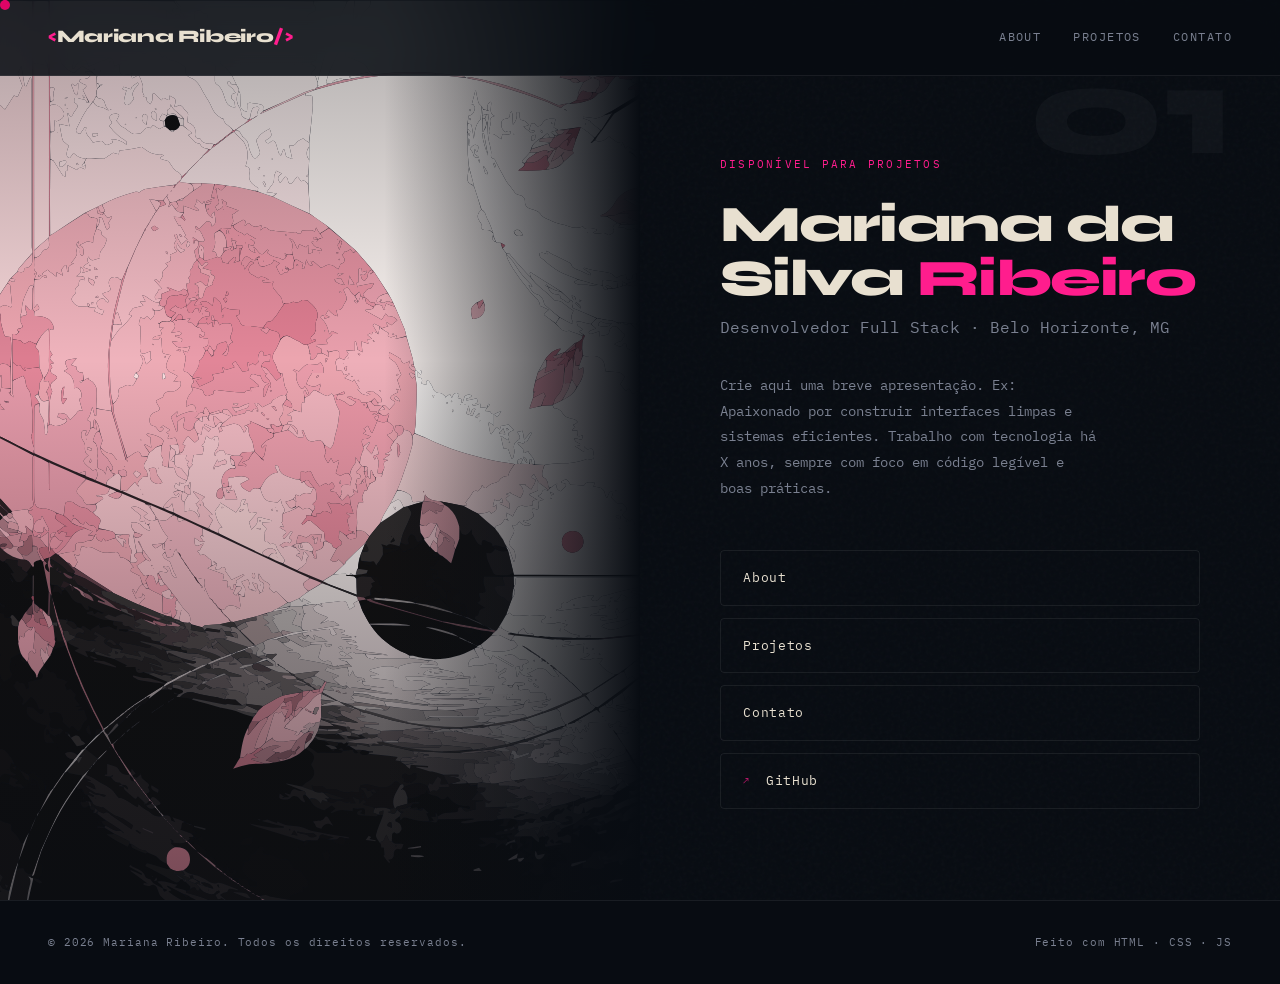
==== index.html @ efe54a57 "Implementando as pastas do portifolio" ====
<!DOCTYPE html>
<html lang="pt-BR">
  <head>
    <meta charset="UTF-8" />
    <meta name="viewport" content="width=device-width, initial-scale=1.0" />
    <title>Mariana Ribeiro — Portfólio</title>

    <!-- Fontes -->
    <link rel="icon" type="image/png" href="/assets/code-slash-2.svg"/>
    <link rel="preconnect" href="https://fonts.googleapis.com" />
    <link rel="preconnect" href="https://fonts.gstatic.com" crossorigin />
    <link href="https://fonts.googleapis.com/css2?family=Syne:wght@400;700;800;900&family=IBM+Plex+Mono:wght@300;400;500&display=swap" rel="stylesheet" />

    <link rel="stylesheet" href="/css/style.css" />
  </head>
  <body>

    <div id="cursor"></div>

    <header>
      <a href="index.html" class="logo">
        <span>&lt;</span>Mariana Ribeiro<span>/&gt;</span>
      </a>
      <nav>
        <a href="/pages/about.html">About</a>
        <a href="/pages/projects.html">Projetos</a>
        <a href="/pages/contact.html">Contato</a>
      </nav>
    </header>

      <!-- =====================
       HERO — GRID DIVIDIDO
      ===================== -->
    <section id="hero">
      <div class="hero-image-side">
        <div class="image-placeholder">
          <img src="/assets/index.svg" alt="">
        </div>
      </div>

      <div class="hero-content-side">

        <span class="hero-tag">Disponível para projetos</span>

        <h1 class="hero-name">
          Mariana da Silva <span class="accent">Ribeiro</span><br/>
        </h1>

        <p class="hero-role">Desenvolvedor Full Stack · Belo Horizonte, MG</p>

        <p class="hero-bio">
          Crie aqui uma breve apresentação. Ex: Apaixonado por construir
          interfaces limpas e sistemas eficientes. Trabalho com tecnologia
          há X anos, sempre com foco em código legível e boas práticas.
        </p>

        <div class="hero-buttons">
          <a class="btn" href="/pages/about.html">About</a>
          <a class="btn" href="/pages/projects.html">Projetos</a>
          <a class="btn" href="/pages/contact.html">Contato</a>

          <a class="btn" href="https://github.com/itmarl" target="_blank" rel="noopener">
            <span class="btn-label">
              <span class="btn-num">↗</span>
              GitHub
            </span>
            <span class="btn-arrow">→</span>
          </a>
        </div>
      </div>
    </section>
  
      <!-- =====================
       FOOTER
       ===================== -->
    <footer>
      <span>© 2026 Mariana Ribeiro. Todos os direitos reservados.</span>
      <span>Feito com HTML · CSS · JS</span>
    </footer>

    <script src="/js/main.js"></script>
  </body>
</html>
---- css/style.css ----
:root {
  --bg:           #080c12;
  --bg-panel:     #0e1420;
  --text:         #e8e0d0;
  --text-muted:   #7a8090;
  --accent:       #FF1D8D;
  --accent-dim:   rgba(0, 245, 196, 0.1);
  --border:       rgba(255, 255, 255, 0.07);

  --font-display: 'Syne', sans-serif;
  --font-body:    'IBM Plex Mono', monospace;

  --radius:       4px;
  --transition:   0.35s cubic-bezier(0.4, 0, 0.2, 1);
}

*, *::before, *::after { box-sizing: border-box; margin: 0; padding: 0; }

html { scroll-behavior: smooth; }

body {
  background: var(--bg);
  color: var(--text);
  font-family: var(--font-body);
  font-size: 14px;
  line-height: 1.7;
  min-height: 100vh;
  overflow-x: hidden;
}

a { color: inherit; text-decoration: none; }

body { cursor: none; }

#cursor {
  width: 10px; height: 10px;
  background: var(--accent);
  border-radius: 50%;
  position: fixed;
  top: 0; left: 0;
  pointer-events: none;
  z-index: 9999;
  transition: transform 0.15s ease, opacity 0.3s;
  mix-blend-mode: difference;
}

#cursor.hover { transform: scale(4); opacity: 0.5; }

body::before {
  content: '';
  position: fixed; inset: 0;
  background-image: url("data:image/svg+xml,%3Csvg viewBox='0 0 256 256' xmlns='http://www.w3.org/2000/svg'%3E%3Cfilter id='n'%3E%3CfeTurbulence type='fractalNoise' baseFrequency='0.9' numOctaves='4' stitchTiles='stitch'/%3E%3C/filter%3E%3Crect width='100%25' height='100%25' filter='url(%23n)' opacity='0.04'/%3E%3C/svg%3E");
  pointer-events: none;
  z-index: 0;
  opacity: 0.6;
}

/* =========================================
   HEADER
   ========================================= */
header {
  position: fixed; top: 0; left: 0; right: 0;
  z-index: 100;
  display: flex;
  align-items: center;
  justify-content: space-between;
  padding: 1.4rem 3rem;
  border-bottom: 1px solid var(--border);
  background: rgba(8, 12, 18, 0.85);
  backdrop-filter: blur(12px);
}

.logo {
  font-family: var(--font-display);
  font-size: 1.1rem;
  font-weight: 800;
  letter-spacing: -0.02em;
  color: var(--text);
}
.logo span { color: var(--accent); }

nav { display: flex; gap: 2rem; }

nav a {
  font-size: 0.75rem;
  letter-spacing: 0.12em;
  text-transform: uppercase;
  color: var(--text-muted);
  transition: color var(--transition);
  position: relative;
}
nav a::after {
  content: '';
  position: absolute;
  bottom: -3px; left: 0;
  width: 0; height: 1px;
  background: var(--accent);
  transition: width var(--transition);
}
nav a:hover { color: var(--text); }
nav a:hover::after { width: 100%; }

/* =========================================
   HERO — GRID PRINCIPAL
   ========================================= */
#hero {
  display: grid;
  grid-template-columns: 1fr 1fr;
  min-height: 100vh;
  position: relative;
}

.hero-image-side {
  position: relative;
  overflow: hidden;
}

.hero-image-side img {
  width: 100%; height: 100%;
  object-fit: cover;
  display: block;
  filter: grayscale(20%) contrast(1.05);
  transition: filter var(--transition);
}
.hero-image-side:hover img { filter: grayscale(0%) contrast(1.1); }

.hero-image-side::after {
  content: '';
  position: absolute; inset: 0;
  background: linear-gradient(
    90deg,
    transparent 60%,
    var(--bg) 100%
  ), linear-gradient(
    180deg,
    rgba(8,12,18,0.3) 0%,
    transparent 40%,
    rgba(8,12,18,0.5) 100%
  );
  pointer-events: none;
}

.image-placeholder {
  width: 100%; height: 100%;
  background: var(--bg-panel);
  display: flex;
  flex-direction: column;
  align-items: center;
  justify-content: center;
  gap: 1rem;
  color: var(--text-muted);
  border-right: 1px solid var(--border);
}
.image-placeholder svg { opacity: 0.3; }
.image-placeholder p { font-size: 0.75rem; letter-spacing: 0.1em; text-transform: uppercase; }

.hero-content-side {
  display: flex;
  flex-direction: column;
  justify-content: center;
  padding: 8rem 5rem 4rem 5rem;
  position: relative;
}

.hero-content-side::before {
  content: '01';
  position: absolute;
  top: 3rem; right: 3rem;
  font-size: 8rem;
  font-family: var(--font-display);
  font-weight: 900;
  color: rgba(255,255,255,0.03);
  pointer-events: none;
  line-height: 1;
}

.hero-tag {
  display: inline-block;
  font-size: 0.7rem;
  letter-spacing: 0.2em;
  text-transform: uppercase;
  color: var(--accent);
  margin-bottom: 1.5rem;
  opacity: 0;
  animation: fadeUp 0.6s 0.2s forwards;
}

.hero-name {
  font-family: var(--font-display);
  font-size: clamp(2.8rem, 4vw, 4.5rem);
  font-weight: 800;
  line-height: 1.05;
  letter-spacing: -0.03em;
  color: var(--text);
  margin-bottom: 0.5rem;
  opacity: 0;
  animation: fadeUp 0.6s 0.35s forwards;
}
.hero-name .accent { color: var(--accent); }

.hero-role {
  font-size: 1rem;
  color: var(--text-muted);
  margin-bottom: 2rem;
  opacity: 0;
  animation: fadeUp 0.6s 0.5s forwards;
}

.hero-bio {
  font-size: 0.85rem;
  color: var(--text-muted);
  max-width: 380px;
  line-height: 1.9;
  margin-bottom: 3rem;
  opacity: 0;
  animation: fadeUp 0.6s 0.65s forwards;
}

.hero-buttons {
  display: flex;
  flex-direction: column;
  gap: 0.75rem;
  opacity: 0;
  animation: fadeUp 0.6s 0.8s forwards;
}

.btn {
  display: flex;
  align-items: center;
  justify-content: space-between;
  padding: 1rem 1.4rem;
  border: 1px solid var(--border);
  border-radius: var(--radius);
  background: transparent;
  color: var(--text);
  font-family: var(--font-body);
  font-size: 0.8rem;
  letter-spacing: 0.05em;
  cursor: none;
  transition: all var(--transition);
  text-align: left;
  text-decoration: none;
  width: 100%;
}

.btn:hover {
  border-color: var(--accent);
  background: var(--accent-dim);
  color: var(--text);
  transform: translateX(6px);
}

.btn .btn-arrow {
  color: var(--accent);
  opacity: 0;
  transform: translateX(-8px);
  transition: all var(--transition);
}
.btn:hover .btn-arrow { opacity: 1; transform: translateX(0); }

.btn .btn-label {
  display: flex;
  align-items: center;
  gap: 1rem;
}
.btn .btn-num {
  color: var(--accent);
  font-size: 0.65rem;
  opacity: 0.7;
}

/* =========================================
   SEÇÕES INTERNAS (About / Projects / Contact)
   ========================================= */
.page-section {
  min-height: 100vh;
  padding: 8rem 3rem 5rem;
  border-top: 1px solid var(--border);
  position: relative;
}

.section-header {
  display: flex;
  align-items: baseline;
  gap: 1.5rem;
  margin-bottom: 4rem;
}

.section-num {
  font-size: 0.7rem;
  color: var(--accent);
  letter-spacing: 0.2em;
  text-transform: uppercase;
}

.section-title {
  font-family: var(--font-display);
  font-size: clamp(2rem, 3vw, 3rem);
  font-weight: 800;
  letter-spacing: -0.03em;
  line-height: 1;
}

/* --- ABOUT --- */
.about-grid {
  display: grid;
  grid-template-columns: 1fr 1fr;
  gap: 5rem;
  align-items: start;
}

.about-text p {
  color: var(--text-muted);
  font-size: 0.9rem;
  line-height: 2;
  margin-bottom: 1.5rem;
}

.skills-list {
  display: flex;
  flex-wrap: wrap;
  gap: 0.5rem;
  margin-top: 1.5rem;
}

.skill-tag {
  padding: 0.35rem 0.8rem;
  border: 1px solid var(--border);
  border-radius: var(--radius);
  font-size: 0.7rem;
  letter-spacing: 0.08em;
  text-transform: uppercase;
  color: var(--text-muted);
  transition: all var(--transition);
}
.skill-tag:hover { border-color: var(--accent); color: var(--accent); }

.about-stats {
  display: grid;
  grid-template-columns: 1fr 1fr;
  gap: 1.5rem;
}

.stat-card {
  padding: 2rem;
  border: 1px solid var(--border);
  border-radius: var(--radius);
  background: var(--bg-panel);
  transition: border-color var(--transition);
}
.stat-card:hover { border-color: var(--accent); }

.stat-num {
  font-family: var(--font-display);
  font-size: 3rem;
  font-weight: 900;
  color: var(--accent);
  line-height: 1;
  margin-bottom: 0.5rem;
}
.stat-label {
  font-size: 0.7rem;
  letter-spacing: 0.12em;
  text-transform: uppercase;
  color: var(--text-muted);
}

/* --- PROJECTS --- */
.projects-grid {
  display: grid;
  grid-template-columns: repeat(auto-fill, minmax(320px, 1fr));
  gap: 1.5rem;
}

.project-card {
  border: 1px solid var(--border);
  border-radius: var(--radius);
  background: var(--bg-panel);
  overflow: hidden;
  transition: all var(--transition);
  cursor: none;
}
.project-card:hover {
  border-color: var(--accent);
  transform: translateY(-4px);
}

.project-thumb img {
  width: 100%;
  height: 100%;
  object-fit: cover;
  display: block;
  height: 220px;
  overflow: hidden;
}

.project-thumb::before {
  content: '';
  position: absolute;
  width: 120px; height: 120px;
  border-radius: 50%;
  background: radial-gradient(circle, var(--accent-dim), transparent);
  top: 50%; left: 50%;
  transform: translate(-50%, -50%);
}

.project-info { padding: 1.5rem; }

.project-tags {
  display: flex; gap: 0.5rem;
  margin-bottom: 0.75rem;
  flex-wrap: wrap;
}

.project-tag {
  font-size: 0.6rem;
  letter-spacing: 0.12em;
  text-transform: uppercase;
  color: var(--accent);
  background: var(--accent-dim);
  padding: 0.2rem 0.5rem;
  border-radius: 2px;
}

.project-title {
  font-family: var(--font-display);
  font-size: 1.1rem;
  font-weight: 700;
  margin-bottom: 0.5rem;
}

.project-desc {
  font-size: 0.8rem;
  color: var(--text-muted);
  line-height: 1.8;
  margin-bottom: 1.25rem;
}

.project-links {
  display: flex; gap: 1rem;
}

.project-link {
  font-size: 0.7rem;
  letter-spacing: 0.1em;
  text-transform: uppercase;
  color: var(--accent);
  transition: opacity var(--transition);
}
.project-link:hover { opacity: 0.7; }

/* --- CONTACT --- */
.contact-inner {
  display: grid;
  grid-template-columns: 1fr 1fr;
  gap: 5rem;
  align-items: start;
}

.contact-text p {
  color: var(--text-muted);
  font-size: 0.9rem;
  line-height: 2;
  margin-bottom: 2rem;
}

.contact-links {
  display: flex;
  flex-direction: column;
  gap: 1rem;
}

.contact-link-item {
  display: flex;
  align-items: center;
  gap: 1rem;
  padding: 1rem 1.25rem;
  border: 1px solid var(--border);
  border-radius: var(--radius);
  transition: all var(--transition);
  font-size: 0.8rem;
  color: var(--text-muted);
}
.contact-link-item:hover {
  border-color: var(--accent);
  color: var(--text);
  transform: translateX(4px);
}
.contact-link-item .icon { color: var(--accent); font-size: 1rem; width: 20px; }

.contact-form {
  display: flex;
  flex-direction: column;
  gap: 1rem;
}

.form-group { display: flex; flex-direction: column; gap: 0.4rem; }

.form-label {
  font-size: 0.65rem;
  letter-spacing: 0.15em;
  text-transform: uppercase;
  color: var(--text-muted);
}

.form-input, .form-textarea {
  background: var(--bg-panel);
  border: 1px solid var(--border);
  border-radius: var(--radius);
  padding: 0.85rem 1rem;
  color: var(--text);
  font-family: var(--font-body);
  font-size: 0.85rem;
  outline: none;
  transition: border-color var(--transition);
  resize: none;
}
.form-input:focus, .form-textarea:focus { border-color: var(--accent); }

.form-textarea { min-height: 140px; }

.btn-submit {
  padding: 1rem 2rem;
  background: var(--accent);
  color: var(--bg);
  border: none;
  border-radius: var(--radius);
  font-family: var(--font-body);
  font-size: 0.8rem;
  letter-spacing: 0.1em;
  text-transform: uppercase;
  cursor: none;
  transition: all var(--transition);
  font-weight: 700;
  align-self: flex-start;
}
.btn-submit:hover { opacity: 0.85; transform: translateY(-2px); }

/* =========================================
   FOOTER
   ========================================= */
footer {
  border-top: 1px solid var(--border);
  padding: 2rem 3rem;
  display: flex;
  align-items: center;
  justify-content: space-between;
  color: var(--text-muted);
  font-size: 0.7rem;
  letter-spacing: 0.08em;
}

/* =========================================
   ANIMAÇÕES
   ========================================= */
@keyframes fadeUp {
  from { opacity: 0; transform: translateY(20px); }
  to   { opacity: 1; transform: translateY(0); }
}

/* =========================================
   SCROLLBAR
   ========================================= */
::-webkit-scrollbar { width: 4px; }
::-webkit-scrollbar-track { background: var(--bg); }
::-webkit-scrollbar-thumb { background: var(--border); border-radius: 2px; }
::-webkit-scrollbar-thumb:hover { background: var(--accent); }

/* =========================================
   RESPONSIVO
   ========================================= */
@media (max-width: 900px) {
  #hero { grid-template-columns: 1fr; }

  .hero-image-side {
    height: 45vh;
  }
  .hero-image-side::after {
    background: linear-gradient(180deg, transparent 50%, var(--bg) 100%);
  }

  .hero-content-side {
    padding: 3rem 2rem 4rem;
  }

  .about-grid,
  .contact-inner { grid-template-columns: 1fr; gap: 3rem; }

  header { padding: 1rem 1.5rem; }

  nav { gap: 1.2rem; }

  .page-section { padding: 6rem 1.5rem 4rem; }
}
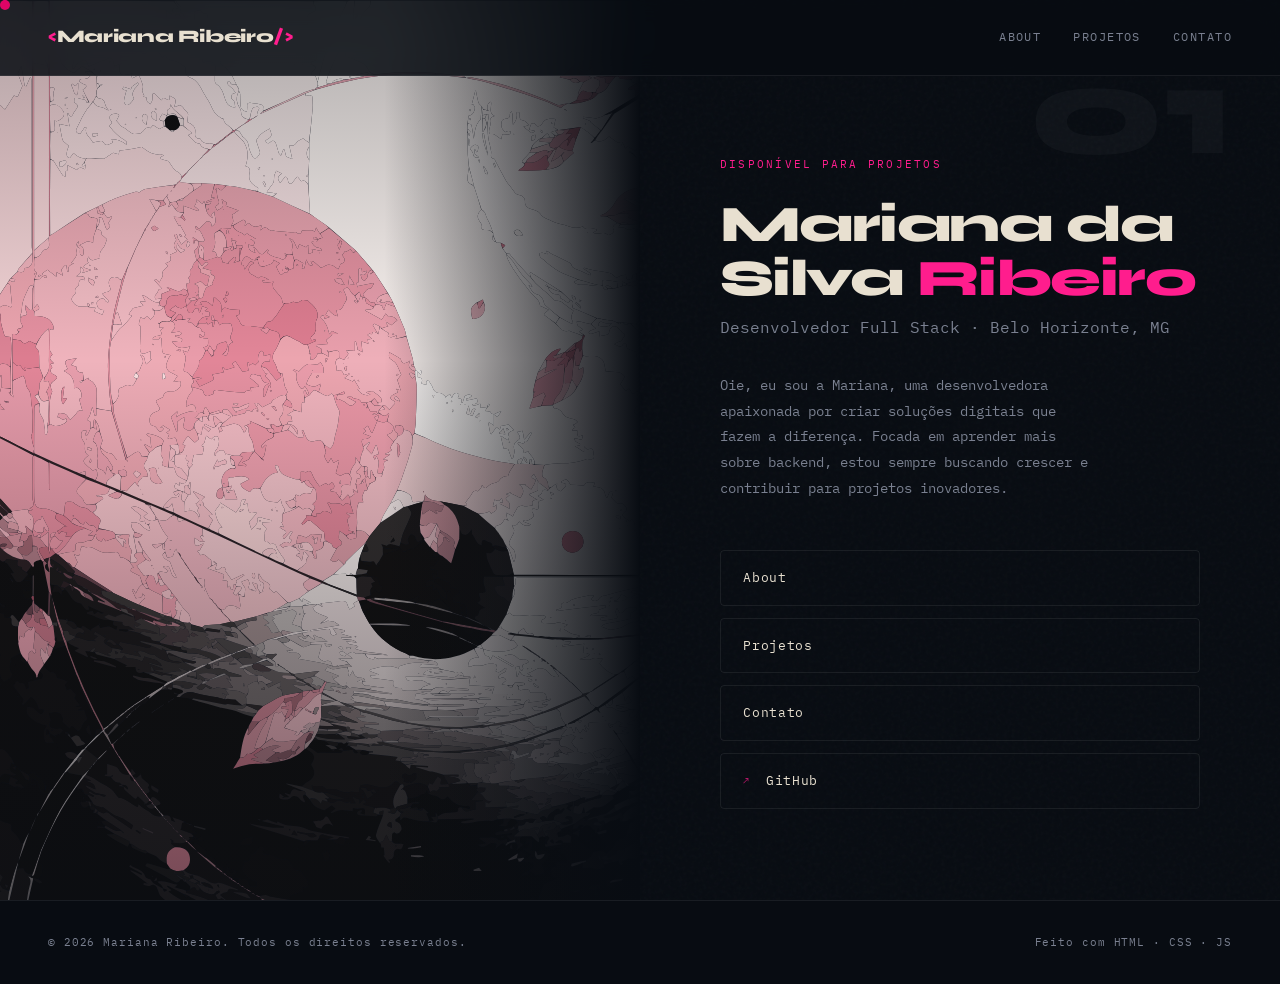
==== commit 70aaa971: "Update index" ====
--- a/index.html
+++ b/index.html
@@ -49,9 +49,8 @@
         <p class="hero-role">Desenvolvedor Full Stack · Belo Horizonte, MG</p>
 
         <p class="hero-bio">
-          Crie aqui uma breve apresentação. Ex: Apaixonado por construir
-          interfaces limpas e sistemas eficientes. Trabalho com tecnologia
-          há X anos, sempre com foco em código legível e boas práticas.
+          Oie, eu sou a Mariana, uma desenvolvedora apaixonada por criar soluções digitais que fazem a diferença.
+          Focada em aprender mais sobre backend, estou sempre buscando crescer e contribuir para projetos inovadores.
         </p>
 
         <div class="hero-buttons">
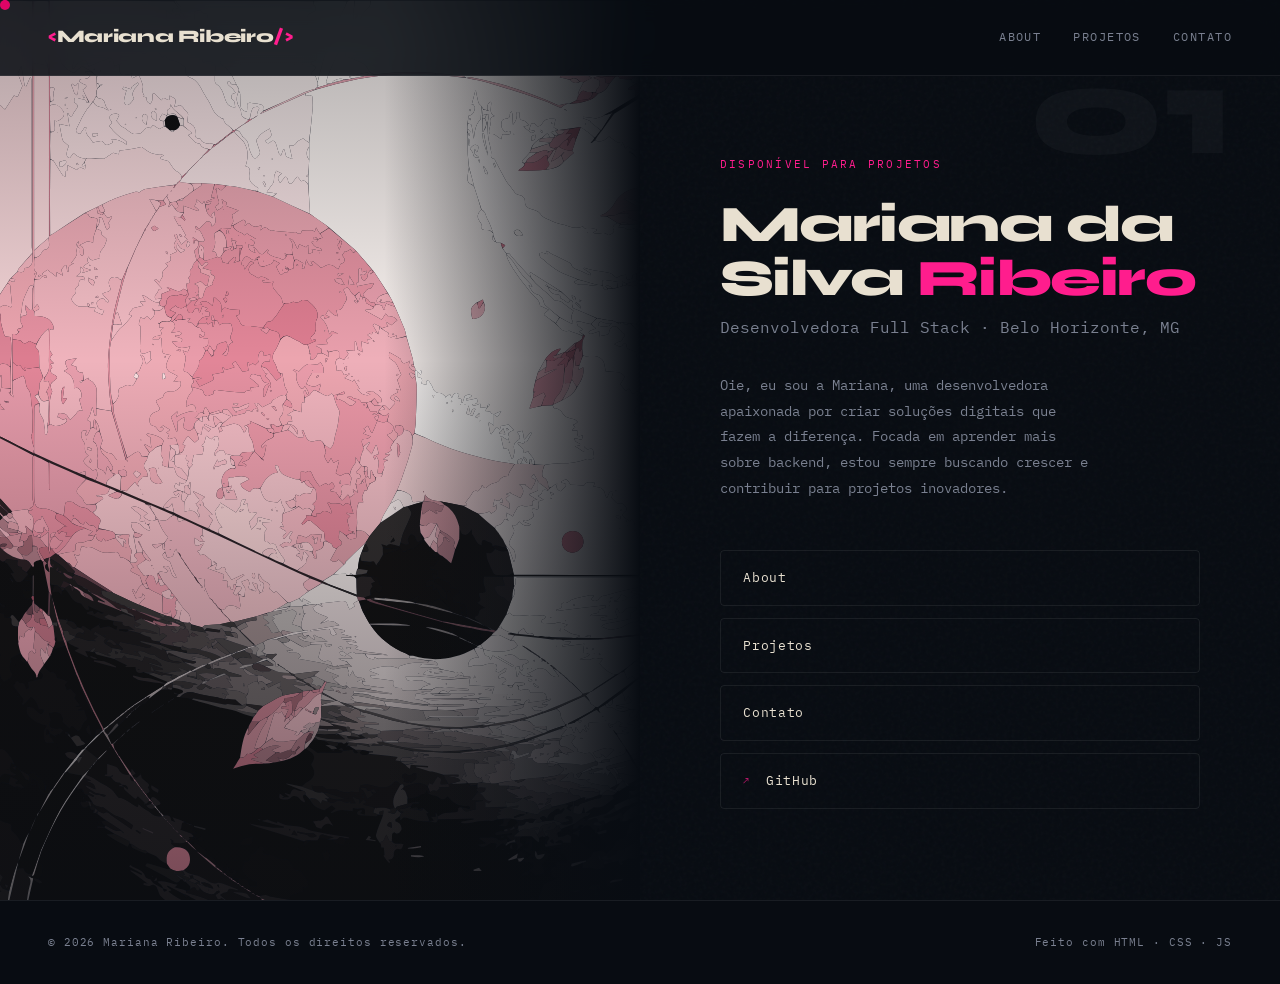
==== commit d2192a7f: "index update" ====
--- a/index.html
+++ b/index.html
@@ -46,7 +46,7 @@
           Mariana da Silva <span class="accent">Ribeiro</span><br/>
         </h1>
 
-        <p class="hero-role">Desenvolvedor Full Stack · Belo Horizonte, MG</p>
+        <p class="hero-role">Desenvolvedora Full Stack · Belo Horizonte, MG</p>
 
         <p class="hero-bio">
           Oie, eu sou a Mariana, uma desenvolvedora apaixonada por criar soluções digitais que fazem a diferença.
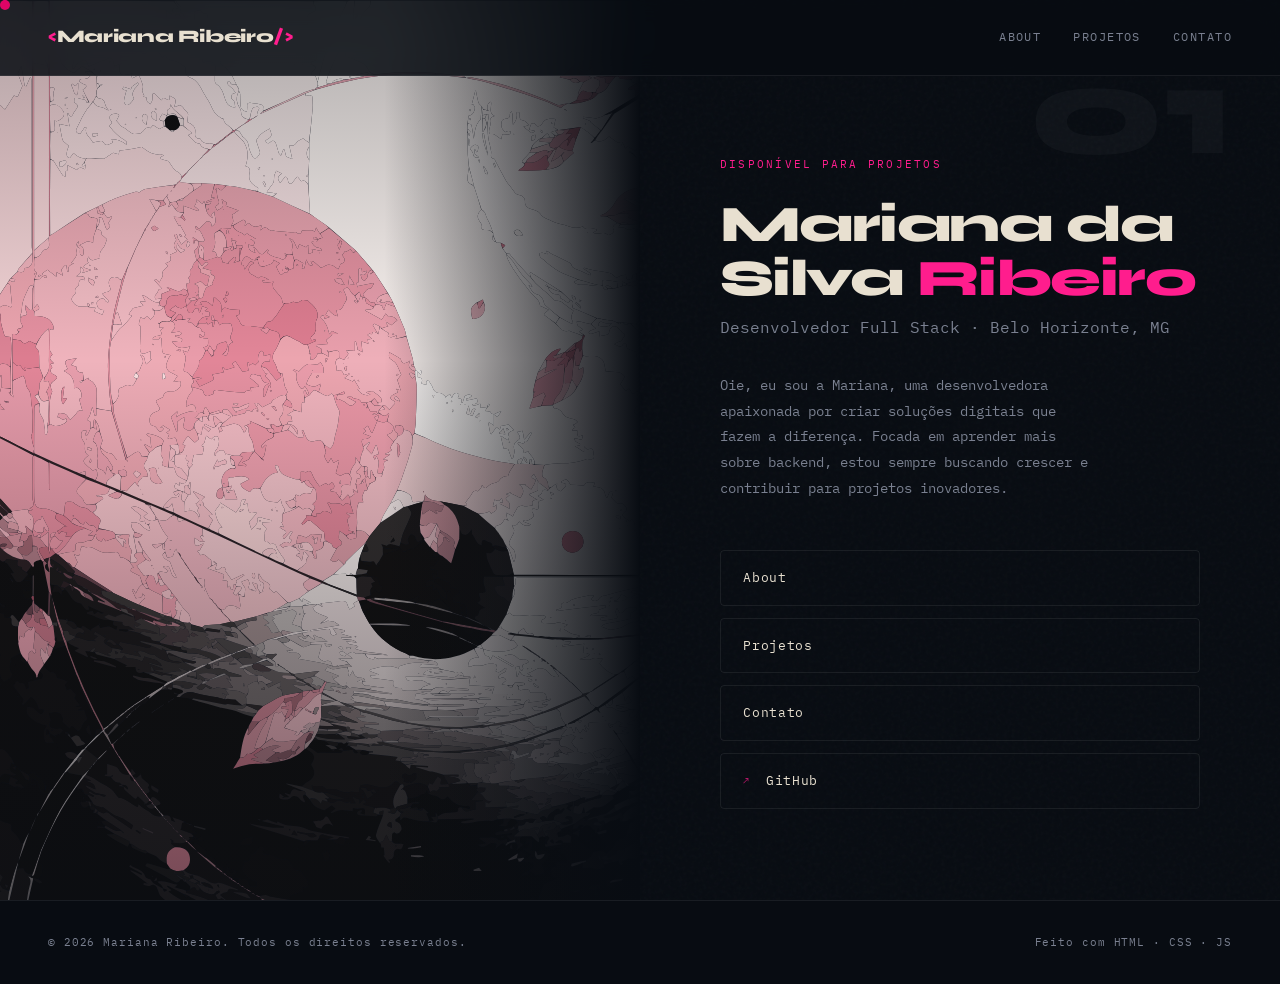
==== commit 667a37ea: "Foto em about implementada" ====
--- a/index.html
+++ b/index.html
@@ -46,7 +46,7 @@
           Mariana da Silva <span class="accent">Ribeiro</span><br/>
         </h1>
 
-        <p class="hero-role">Desenvolvedora Full Stack · Belo Horizonte, MG</p>
+        <p class="hero-role">Desenvolvedor Full Stack · Belo Horizonte, MG</p>
 
         <p class="hero-bio">
           Oie, eu sou a Mariana, uma desenvolvedora apaixonada por criar soluções digitais que fazem a diferença.
